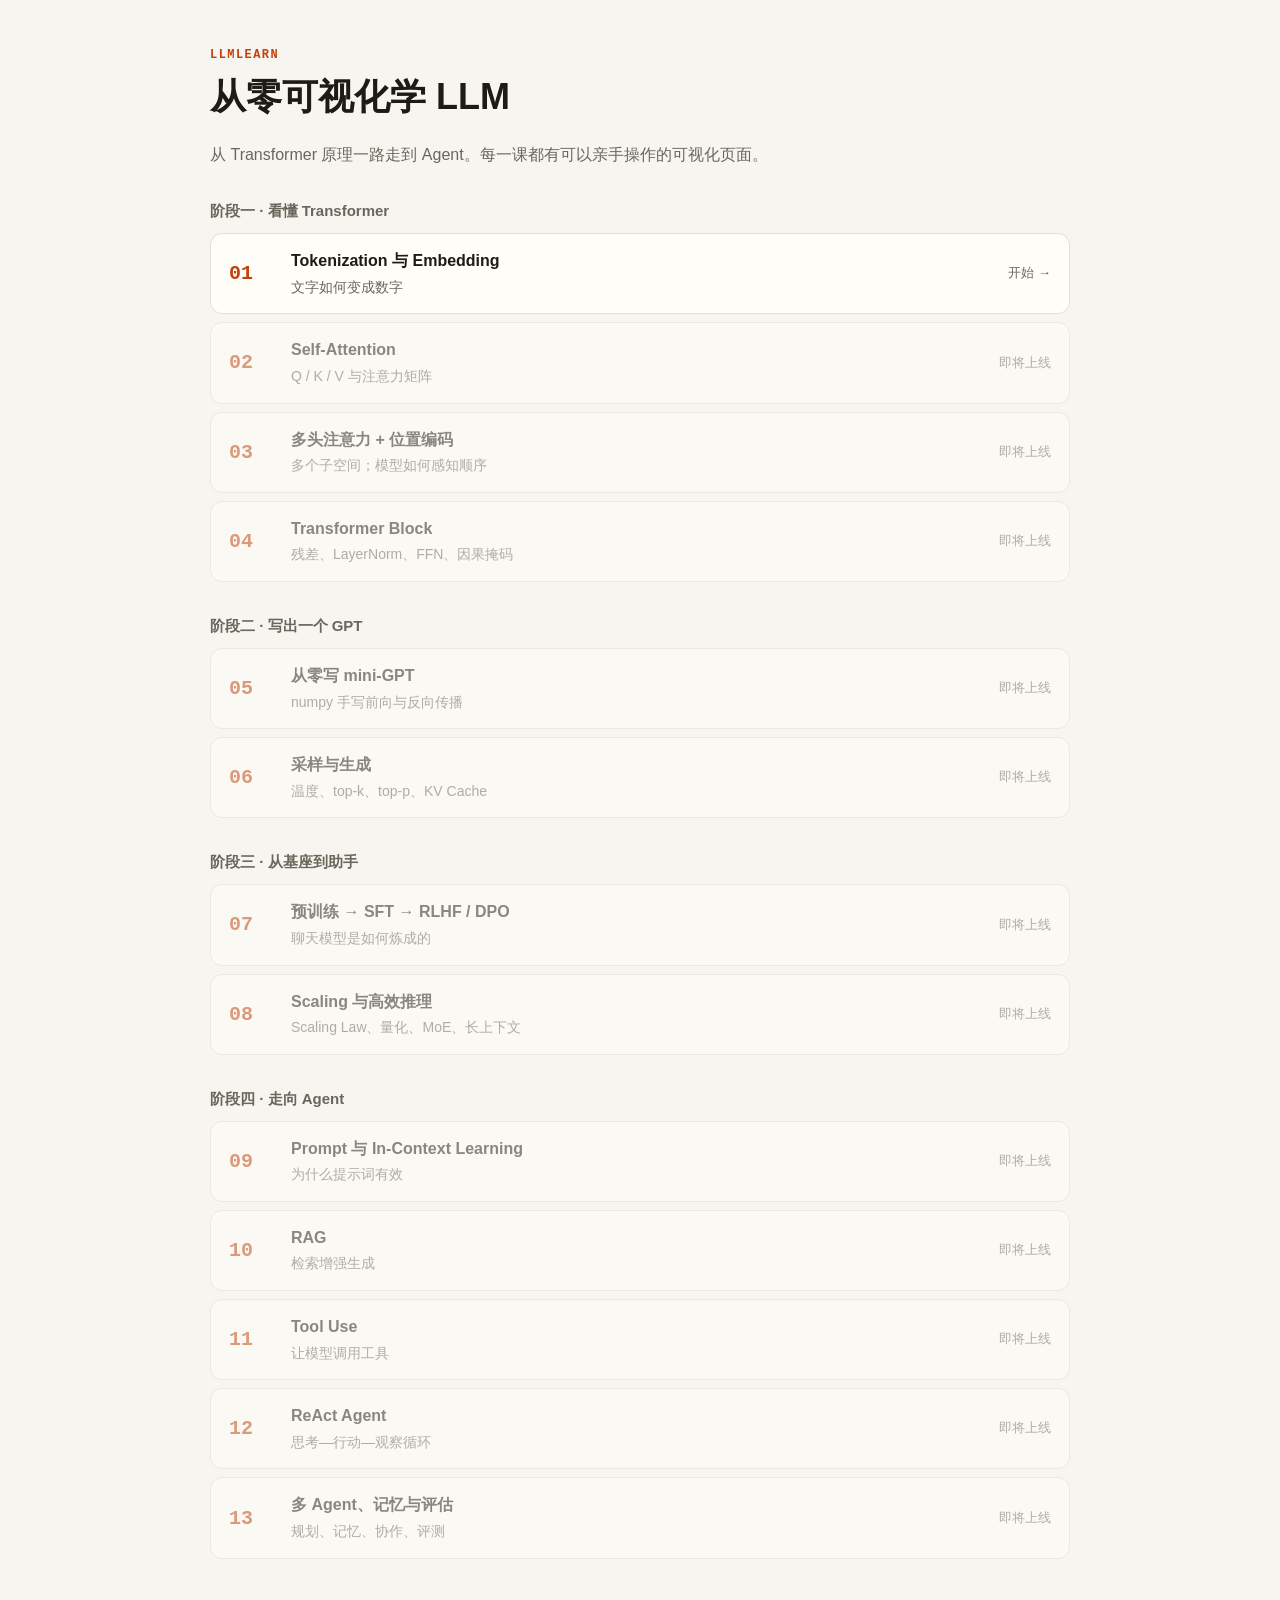
==== index.html @ 18058f8f "Lesson 01: tokenization & embedding, course skeleton Co-Authored-By: Claude Opus 5.5 <noreply@anthro" ====
<!DOCTYPE html>
<html lang="zh-CN">
<head>
<meta charset="UTF-8">
<meta name="viewport" content="width=device-width, initial-scale=1">
<title>llmlearn · 从零可视化学 LLM</title>
<style>
  :root{--bg:#f7f5f0;--card:#fffdf8;--ink:#1d1b16;--muted:#6b665c;--line:#e4ded2;--accent:#c2410c}
  @media (prefers-color-scheme: dark){:root{--bg:#17150f;--card:#201d16;--ink:#f1ece2;--muted:#a39d90;--line:#36312766;--accent:#fb923c}}
  body{margin:0;background:var(--bg);color:var(--ink);font:16px/1.6 -apple-system,"PingFang SC","Noto Sans SC","Microsoft YaHei",sans-serif}
  main{max-width:860px;margin:0 auto;padding:48px 20px}
  .tag{font:600 12px ui-monospace,Menlo,monospace;letter-spacing:.12em;color:var(--accent)}
  h1{font-size:36px;margin:6px 0}
  p.lead{color:var(--muted)}
  h2{font-size:15px;color:var(--muted);margin:32px 0 10px;font-weight:600}
  a.card,div.card{display:grid;grid-template-columns:48px 1fr auto;gap:14px;align-items:center;padding:14px 18px;border:1px solid var(--line);border-radius:12px;background:var(--card);margin:8px 0;color:inherit;text-decoration:none}
  a.card:hover{border-color:var(--accent)}
  div.card{opacity:.5}
  .n{font:700 20px ui-monospace,Menlo,monospace;color:var(--accent)}
  .t b{display:block} .t span{font-size:14px;color:var(--muted)}
  .s{font-size:13px;color:var(--muted)}
</style>
</head>
<body>
<main>
  <div class="tag">LLMLEARN</div>
  <h1>从零可视化学 LLM</h1>
  <p class="lead">从 Transformer 原理一路走到 Agent。每一课都有可以亲手操作的可视化页面。</p>
  <div id="list"></div>
</main>
<script>
const stages = [
  ["阶段一 · 看懂 Transformer", [
    ["01","Tokenization 与 Embedding","文字如何变成数字","lessons/01-tokenization-embedding/viz.html"],
    ["02","Self-Attention","Q / K / V 与注意力矩阵"],
    ["03","多头注意力 + 位置编码","多个子空间；模型如何感知顺序"],
    ["04","Transformer Block","残差、LayerNorm、FFN、因果掩码"]]],
  ["阶段二 · 写出一个 GPT", [
    ["05","从零写 mini-GPT","numpy 手写前向与反向传播"],
    ["06","采样与生成","温度、top-k、top-p、KV Cache"]]],
  ["阶段三 · 从基座到助手", [
    ["07","预训练 → SFT → RLHF / DPO","聊天模型是如何炼成的"],
    ["08","Scaling 与高效推理","Scaling Law、量化、MoE、长上下文"]]],
  ["阶段四 · 走向 Agent", [
    ["09","Prompt 与 In-Context Learning","为什么提示词有效"],
    ["10","RAG","检索增强生成"],
    ["11","Tool Use","让模型调用工具"],
    ["12","ReAct Agent","思考—行动—观察循环"],
    ["13","多 Agent、记忆与评估","规划、记忆、协作、评测"]]],
];
document.getElementById("list").innerHTML = stages.map(([h,ls]) => `<h2>${h}</h2>` + ls.map(([n,t,d,u]) =>
  u ? `<a class="card" href="${u}"><span class="n">${n}</span><span class="t"><b>${t}</b><span>${d}</span></span><span class="s">开始 →</span></a>`
    : `<div class="card"><span class="n">${n}</span><span class="t"><b>${t}</b><span>${d}</span></span><span class="s">即将上线</span></div>`).join("")).join("");
</script>
</body>
</html>
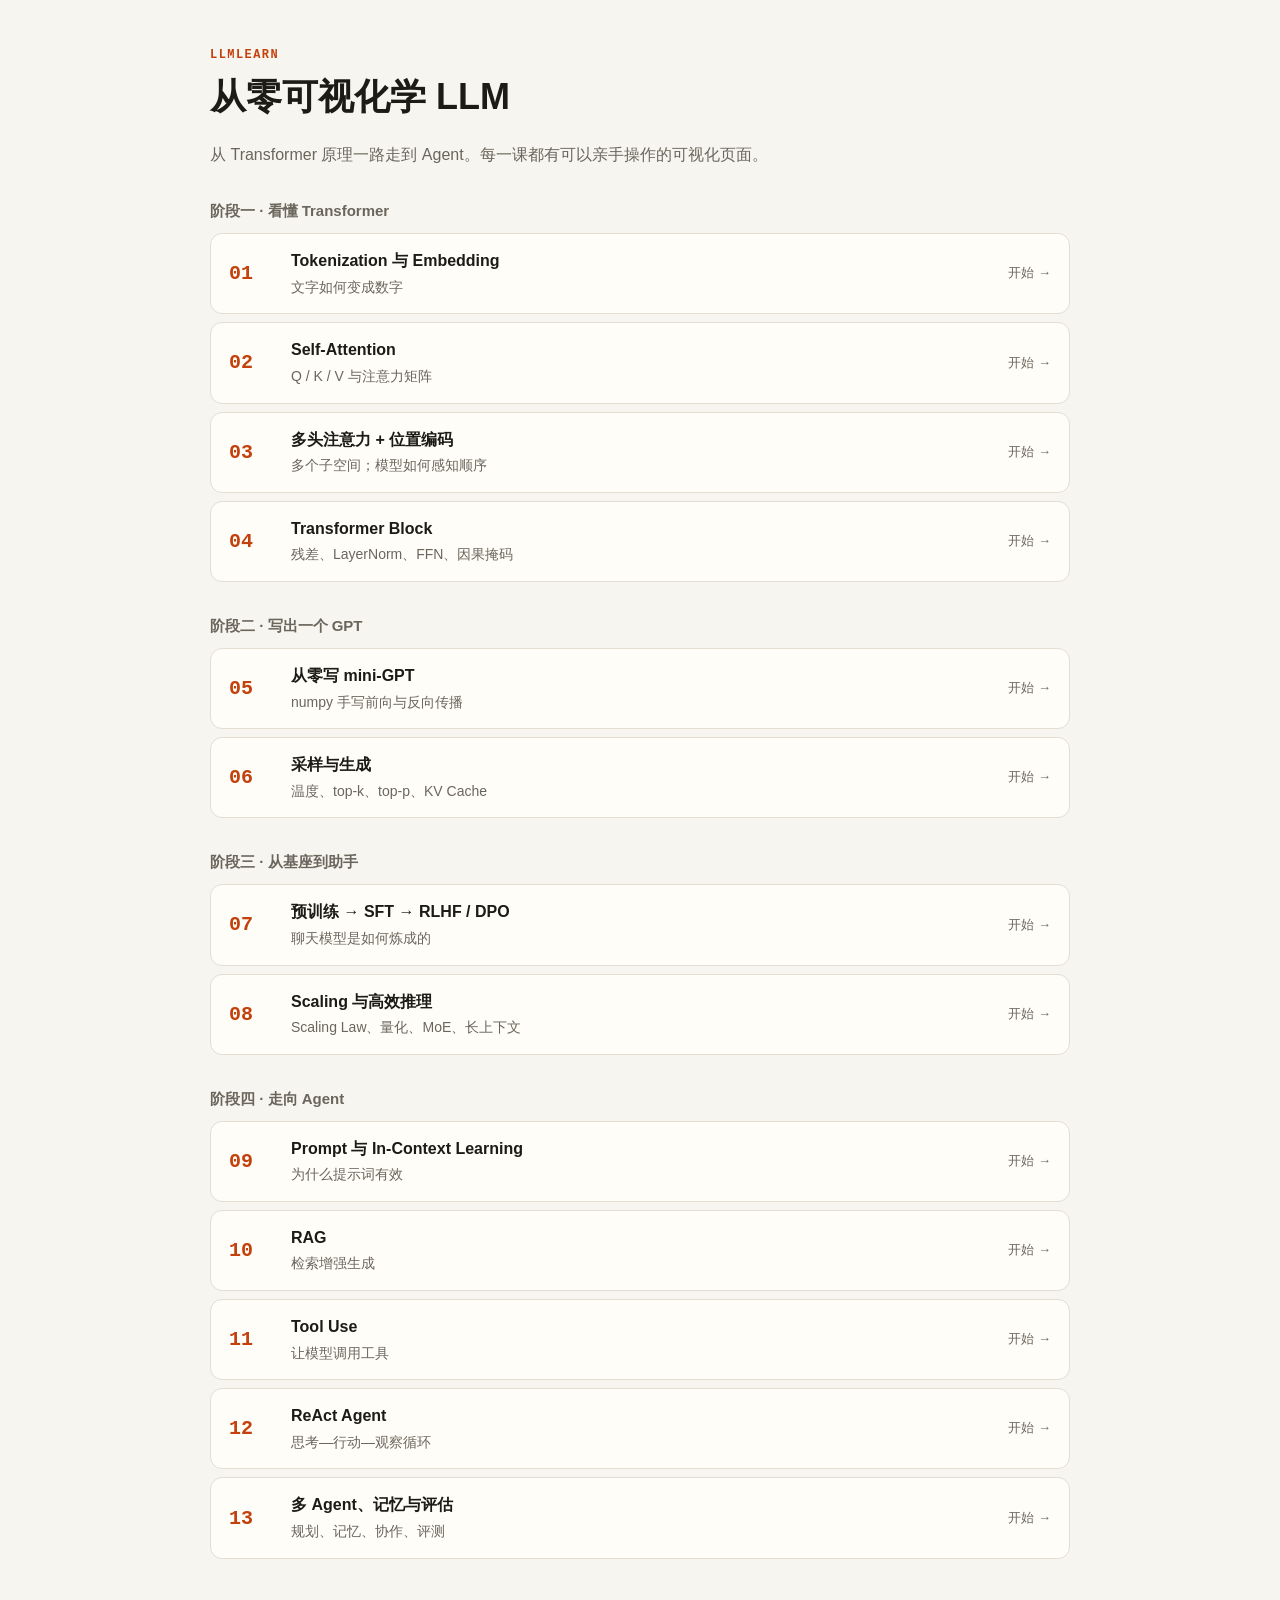
==== commit c103c238: "Lessons 02-13: from self-attention to multi-agent systems Each lesson has a README, an interactive v" ====
--- a/index.html
+++ b/index.html
@@ -32,21 +32,21 @@
 const stages = [
   ["阶段一 · 看懂 Transformer", [
     ["01","Tokenization 与 Embedding","文字如何变成数字","lessons/01-tokenization-embedding/viz.html"],
-    ["02","Self-Attention","Q / K / V 与注意力矩阵"],
-    ["03","多头注意力 + 位置编码","多个子空间；模型如何感知顺序"],
-    ["04","Transformer Block","残差、LayerNorm、FFN、因果掩码"]]],
+    ["02","Self-Attention","Q / K / V 与注意力矩阵","lessons/02-self-attention/viz.html"],
+    ["03","多头注意力 + 位置编码","多个子空间；模型如何感知顺序","lessons/03-multihead-position/viz.html"],
+    ["04","Transformer Block","残差、LayerNorm、FFN、因果掩码","lessons/04-transformer-block/viz.html"]]],
   ["阶段二 · 写出一个 GPT", [
-    ["05","从零写 mini-GPT","numpy 手写前向与反向传播"],
-    ["06","采样与生成","温度、top-k、top-p、KV Cache"]]],
+    ["05","从零写 mini-GPT","numpy 手写前向与反向传播","lessons/05-mini-gpt/viz.html"],
+    ["06","采样与生成","温度、top-k、top-p、KV Cache","lessons/06-sampling/viz.html"]]],
   ["阶段三 · 从基座到助手", [
-    ["07","预训练 → SFT → RLHF / DPO","聊天模型是如何炼成的"],
-    ["08","Scaling 与高效推理","Scaling Law、量化、MoE、长上下文"]]],
+    ["07","预训练 → SFT → RLHF / DPO","聊天模型是如何炼成的","lessons/07-alignment/viz.html"],
+    ["08","Scaling 与高效推理","Scaling Law、量化、MoE、长上下文","lessons/08-scaling-inference/viz.html"]]],
   ["阶段四 · 走向 Agent", [
-    ["09","Prompt 与 In-Context Learning","为什么提示词有效"],
-    ["10","RAG","检索增强生成"],
-    ["11","Tool Use","让模型调用工具"],
-    ["12","ReAct Agent","思考—行动—观察循环"],
-    ["13","多 Agent、记忆与评估","规划、记忆、协作、评测"]]],
+    ["09","Prompt 与 In-Context Learning","为什么提示词有效","lessons/09-prompt-icl/viz.html"],
+    ["10","RAG","检索增强生成","lessons/10-rag/viz.html"],
+    ["11","Tool Use","让模型调用工具","lessons/11-tool-use/viz.html"],
+    ["12","ReAct Agent","思考—行动—观察循环","lessons/12-react-agent/viz.html"],
+    ["13","多 Agent、记忆与评估","规划、记忆、协作、评测","lessons/13-multi-agent-eval/viz.html"]]],
 ];
 document.getElementById("list").innerHTML = stages.map(([h,ls]) => `<h2>${h}</h2>` + ls.map(([n,t,d,u]) =>
   u ? `<a class="card" href="${u}"><span class="n">${n}</span><span class="t"><b>${t}</b><span>${d}</span></span><span class="s">开始 →</span></a>`
